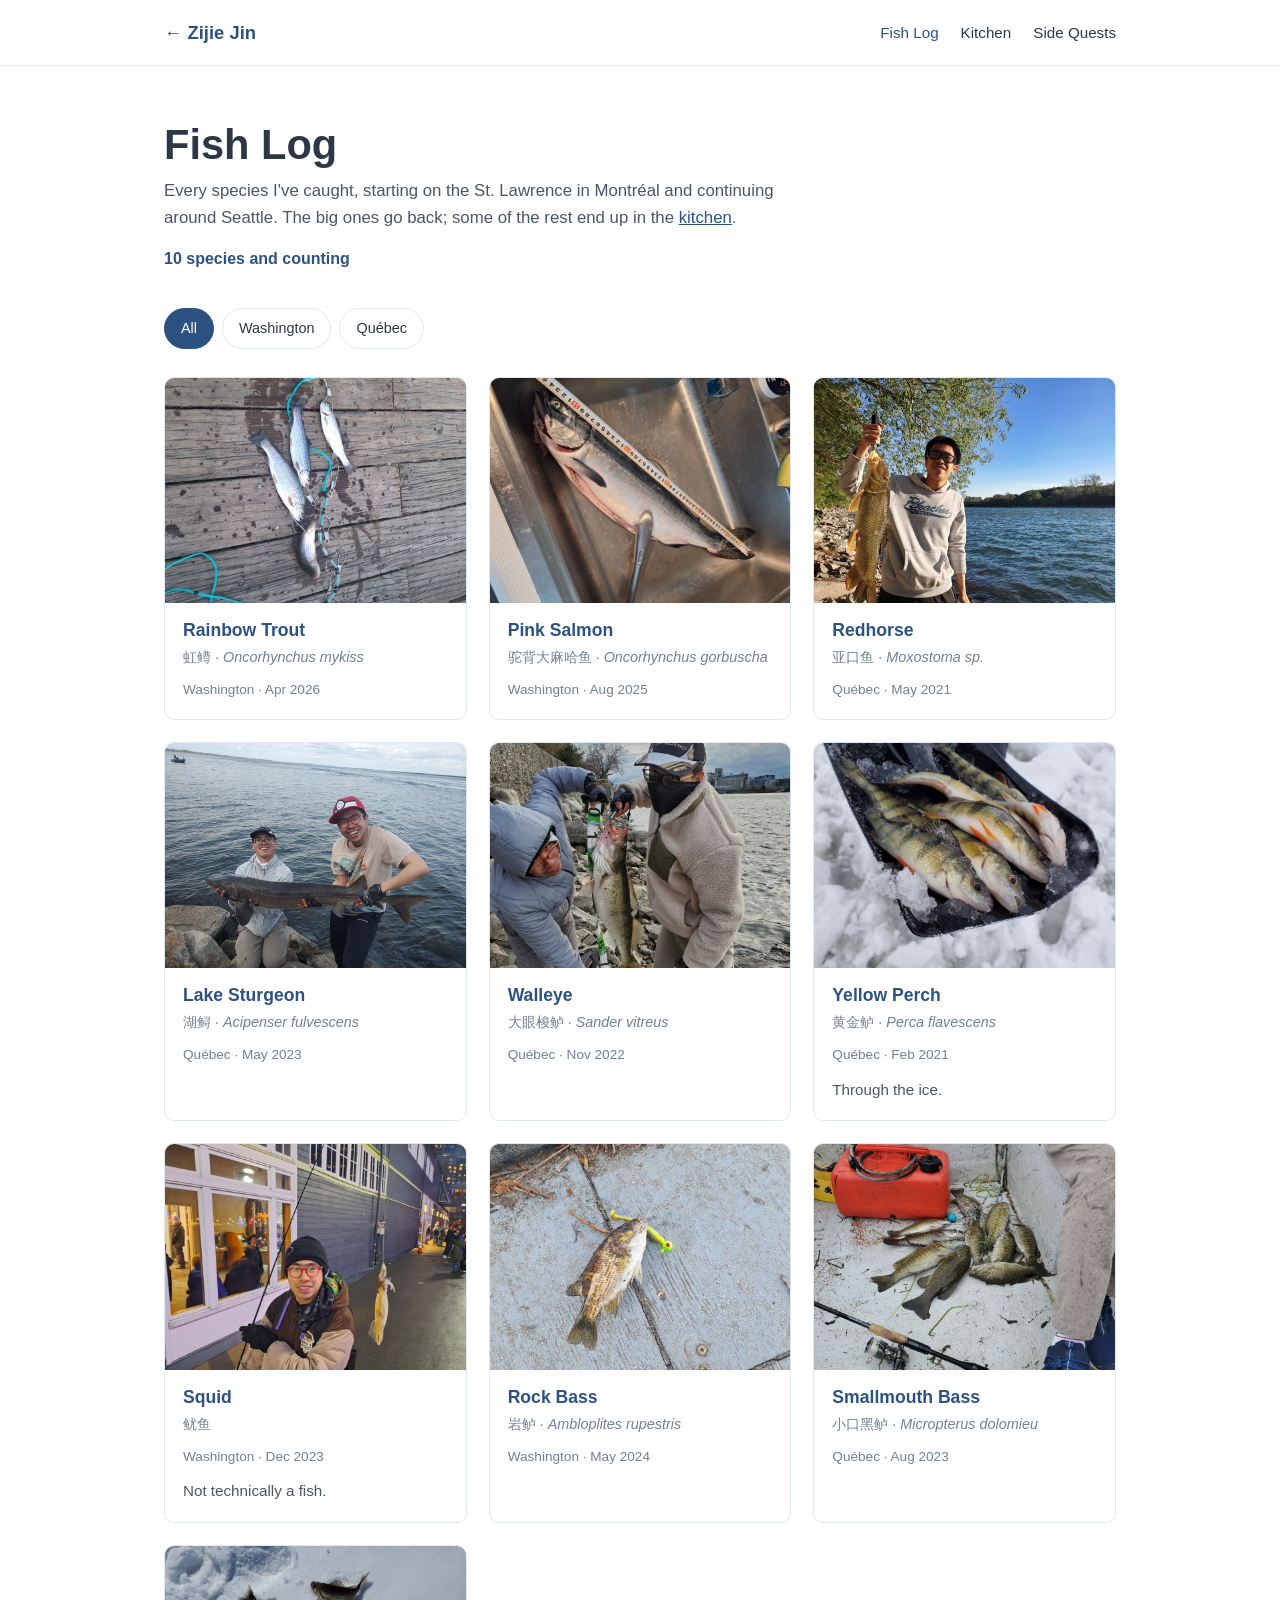
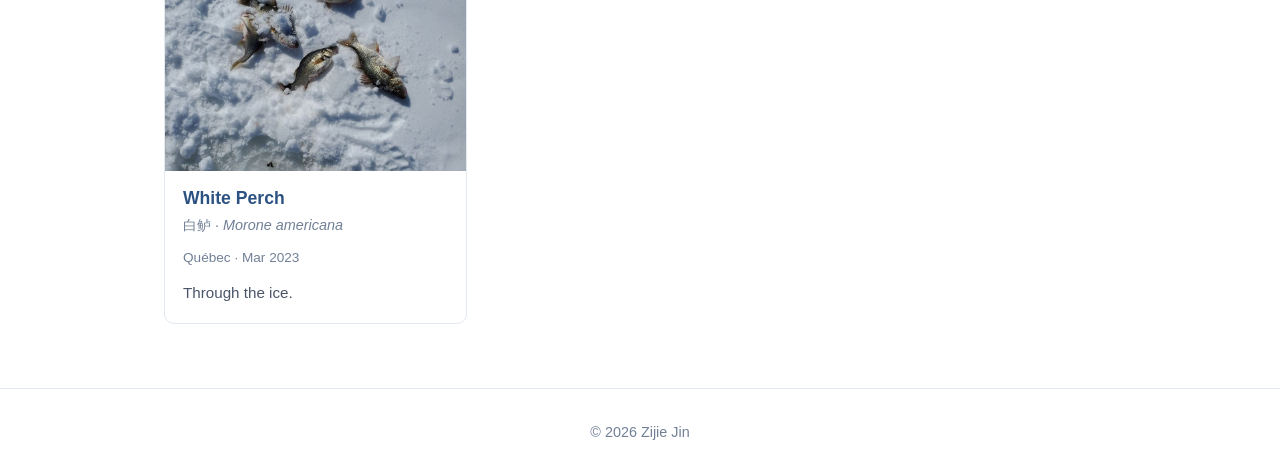
==== fishing.html @ 2a4dd3a5 "Fill Fish Log with ten real catches and photos; crop photos to a fixed 4:3 frame Co-Authored-By: Cla" ====
<!DOCTYPE html>
<html lang="en">
<head>
    <meta charset="UTF-8">
    <meta name="viewport" content="width=device-width, initial-scale=1.0">
    <title>Fish Log · Zijie Jin</title>
    <meta name="description" content="Every species Zijie Jin has caught, from Montréal to Seattle.">
    <link rel="stylesheet" href="extras.css">
</head>
<body>
    <header class="topbar">
        <div class="container">
            <nav>
                <a class="home" href="index.html">← Zijie Jin</a>
                <ul class="pages">
                    <li><a href="fishing.html" aria-current="page">Fish Log</a></li>
                    <li><a href="kitchen.html">Kitchen</a></li>
                    <li><a href="side-quests.html">Side Quests</a></li>
                </ul>
            </nav>
        </div>
    </header>

    <main class="container">
        <section class="page-head">
            <h1>Fish Log</h1>
            <p class="lede">Every species I've caught, starting on the St. Lawrence in Montréal and continuing around Seattle. The big ones go back; some of the rest end up in the <a href="kitchen.html" style="color: var(--primary-color);">kitchen</a>.</p>
            <p class="stat" id="stat"></p>
        </section>

        <div class="chips" id="chips" role="group" aria-label="Filter by region"></div>
        <div class="grid" id="grid"></div>
    </main>

    <footer><div class="container">© <span id="year"></span> Zijie Jin</div></footer>

<script>
{
    /* ===== EDIT HERE =====
       One object per species. Put photos in photos/fish/ and set `photo` to the file name.
       Fields: en, zh, sci (scientific name), region (used for the filter chips),
               spot, when, photo, note, released (true = catch-and-release).
       The entries marked sample: true are placeholders: replace or delete them. */
    const FISH = [
        { en: 'Rainbow Trout', zh: '虹鳟', sci: 'Oncorhynchus mykiss', region: 'Washington', when: '2026-04', photo: 'rainbow-trout.jpg', note: '' },
        { en: 'Pink Salmon', zh: '驼背大麻哈鱼', sci: 'Oncorhynchus gorbuscha', region: 'Washington', when: '2025-08', photo: 'pink-salmon.jpg', note: '' },
        { en: 'Redhorse', zh: '亚口鱼', sci: 'Moxostoma sp.', region: 'Québec', when: '2021-05', photo: 'redhorse.jpg', note: '' },
        { en: 'Lake Sturgeon', zh: '湖鲟', sci: 'Acipenser fulvescens', region: 'Québec', when: '2023-05', photo: 'lake-sturgeon.jpg', note: '' },
        { en: 'Walleye', zh: '大眼梭鲈', sci: 'Sander vitreus', region: 'Québec', when: '2022-11', photo: 'walleye.jpg', note: '', pos: 'center 30%' },
        { en: 'Yellow Perch', zh: '黄金鲈', sci: 'Perca flavescens', region: 'Québec', when: '2021-02', photo: 'yellow-perch.jpg', note: 'Through the ice.' },
        { en: 'Squid', zh: '鱿鱼', sci: '', region: 'Washington', when: '2023-12', photo: 'squid.jpg', note: 'Not technically a fish.', pos: 'center 40%' },
        { en: 'Rock Bass', zh: '岩鲈', sci: 'Ambloplites rupestris', region: 'Washington', when: '2024-05', photo: 'rock-bass.jpg', note: '' },
        { en: 'Smallmouth Bass', zh: '小口黑鲈', sci: 'Micropterus dolomieu', region: 'Québec', when: '2023-08', photo: 'smallmouth-bass.jpg', note: '' },
        { en: 'White Perch', zh: '白鲈', sci: 'Morone americana', region: 'Québec', when: '2023-03', photo: 'white-perch.jpg', note: 'Through the ice.', pos: 'center 35%' },
    ];

    const MONTHS = ['Jan', 'Feb', 'Mar', 'Apr', 'May', 'Jun', 'Jul', 'Aug', 'Sep', 'Oct', 'Nov', 'Dec'];
    const fmtWhen = w => {
        const m = /^(\d{4})-(\d{2})$/.exec(w || '');
        return m ? `${MONTHS[+m[2] - 1]} ${m[1]}` : (w || '');
    };

    const FISH_SVG = '<svg viewBox="0 0 64 64" fill="none" stroke="currentColor" stroke-width="2.5" stroke-linejoin="round"><path d="M6 32c8-12 22-16 34-12 6 2 10 6 12 12-2 6-6 10-12 12-12 4-26 0-34-12z"/><path d="M52 32l8-8v16z"/><circle cx="18" cy="29" r="2" fill="currentColor"/></svg>';

    const esc = s => String(s ?? '').replace(/[&<>"']/g, c => ({ '&': '&amp;', '<': '&lt;', '>': '&gt;', '"': '&quot;', "'": '&#39;' }[c]));

    const photo = f => f.photo
        ? `<img src="photos/fish/${esc(f.photo)}" alt="${esc(f.en)}" loading="lazy"${f.pos ? ` style="object-position:${esc(f.pos)}"` : ''} onerror="this.replaceWith(Object.assign(document.createElement('div'),{className:'ph',textContent:'photo missing'}))">`
        : `<div class="ph"><div>${FISH_SVG}photo coming</div></div>`;

    const card = f => `
        <article class="card">
            <div class="photo">${photo(f)}</div>
            <div class="body">
                <h3>${esc(f.en)}</h3>
                <div class="alt">${esc(f.zh)}${f.zh && f.sci ? ' · ' : ''}<span class="sci">${esc(f.sci)}</span></div>
                <div class="meta">${[f.spot || f.region, fmtWhen(f.when), f.released ? 'released' : ''].filter(Boolean).map(esc).join(' · ')}</div>
                ${f.note ? `<p class="note">${esc(f.note)}</p>` : ''}
            </div>
        </article>`;

    const regions = ['All', ...new Set(FISH.map(f => f.region).filter(Boolean))];
    const chips = document.getElementById('chips');
    const grid = document.getElementById('grid');
    let current = 'All';

    const render = () => {
        const shown = current === 'All' ? FISH : FISH.filter(f => f.region === current);
        grid.innerHTML = shown.length ? shown.map(card).join('') : '<p class="empty">Nothing here yet.</p>';
        chips.innerHTML = regions.map(r => `<button class="chip" aria-pressed="${r === current}" data-r="${esc(r)}">${esc(r)}</button>`).join('');
    };

    chips.addEventListener('click', e => {
        const b = e.target.closest('.chip');
        if (!b) return;
        current = b.dataset.r;
        render();
    });

    const n = new Set(FISH.map(f => f.sci || f.en)).size;
    document.getElementById('stat').textContent = `${n} species and counting`;
    document.getElementById('year').textContent = new Date().getFullYear();
    render();
}
</script>
</body>
</html>
---- extras.css ----
/* Shared styles for the "off the clock" pages (fishing, kitchen, side quests).
   Same palette as index.html so everything reads as one site. */
:root {
    --primary-color: #2c5282;
    --secondary-color: #4299e1;
    --text-color: #2d3748;
    --text-light: #718096;
    --bg-color: #ffffff;
    --light-gray: #f7fafc;
    --border-color: #e2e8f0;
}

* { margin: 0; padding: 0; box-sizing: border-box; min-width: 0; }

body {
    font-family: -apple-system, BlinkMacSystemFont, 'Segoe UI', Roboto, Helvetica, Arial, sans-serif;
    line-height: 1.6;
    color: var(--text-color);
    background: var(--bg-color);
    overflow-x: clip;
}

.container { max-width: 1000px; margin: 0 auto; padding: 0 24px; }

/* Top bar */
.topbar { border-bottom: 1px solid var(--border-color); }
.topbar nav { display: flex; justify-content: space-between; align-items: center; padding: 18px 0; gap: 16px; flex-wrap: wrap; }
.topbar .home { font-weight: 700; font-size: 1.15rem; color: var(--primary-color); text-decoration: none; }
.topbar .pages { display: flex; gap: 22px; list-style: none; flex-wrap: wrap; }
.topbar .pages a { color: var(--text-color); text-decoration: none; font-size: 0.95rem; font-weight: 500; }
.topbar .pages a:hover, .topbar .pages a[aria-current="page"] { color: var(--primary-color); }

/* Page header */
.page-head { padding: 56px 0 28px; }
.page-head h1 { font-size: clamp(2rem, 5vw, 2.6rem); line-height: 1.1; margin-bottom: 10px; }
.page-head .lede { color: #4a5568; max-width: 640px; font-size: 1.05rem; }
.page-head .stat { margin-top: 14px; color: var(--primary-color); font-weight: 600; }

/* Filter chips */
.chips { display: flex; flex-wrap: wrap; gap: 8px; margin: 8px 0 28px; }
.chip {
    font: inherit; font-size: 0.9rem; cursor: pointer;
    padding: 8px 16px; min-height: 40px; border-radius: 999px;
    border: 1px solid var(--border-color); background: #fff; color: var(--text-color);
}
.chip:hover { border-color: var(--primary-color); }
.chip[aria-pressed="true"] { background: var(--primary-color); border-color: var(--primary-color); color: #fff; }
.chip:focus-visible { outline: 2px solid var(--secondary-color); outline-offset: 2px; }

/* Card grid */
.grid { display: grid; grid-template-columns: repeat(auto-fill, minmax(min(260px, 100%), 1fr)); gap: 22px; padding-bottom: 64px; }

.card {
    border: 1px solid var(--border-color); border-radius: 10px; overflow: hidden;
    background: #fff; display: flex; flex-direction: column;
    transition: transform 0.2s ease, box-shadow 0.2s ease, border-color 0.2s ease;
}
.card:hover { transform: translateY(-3px); box-shadow: 0 10px 15px -3px rgba(0,0,0,0.06); border-color: var(--primary-color); }

.photo { aspect-ratio: 4 / 3; background: var(--light-gray); position: relative; overflow: hidden; }
.photo img { position: absolute; inset: 0; width: 100%; height: 100%; object-fit: cover; display: block; }
.photo .ph {
    position: absolute; inset: 0; display: grid; place-items: center;
    color: #a0aec0; font-size: 0.85rem; text-align: center; padding: 12px;
}
.photo .ph svg { width: 64px; height: 64px; display: block; margin: 0 auto 6px; opacity: 0.55; }

.body { padding: 16px 18px 18px; display: flex; flex-direction: column; gap: 4px; flex: 1; }
.body h3 { font-size: 1.1rem; color: var(--primary-color); line-height: 1.3; }
.body .alt { font-size: 0.9rem; color: var(--text-light); }
.body .sci { font-style: italic; }
.body .meta { font-size: 0.85rem; color: var(--text-light); margin-top: 6px; }
.body .note { font-size: 0.95rem; color: #4a5568; margin-top: 8px; }

.tag {
    display: inline-block; align-self: flex-start; font-size: 0.72rem; font-weight: 600;
    padding: 3px 8px; border-radius: 4px; background: var(--light-gray); color: var(--text-light);
    margin-bottom: 6px; text-transform: uppercase; letter-spacing: 0.02em;
}
.tag.active { background: #e6fffa; color: #2c7a7b; }
.tag.hold { background: #fffaf0; color: #b7791f; }

.links { margin-top: auto; padding-top: 12px; display: flex; gap: 14px; flex-wrap: wrap; font-size: 0.9rem; }
.links a { color: var(--primary-color); text-decoration: none; font-weight: 500; }
.links a:hover { text-decoration: underline; }
.links .todo { color: #a0aec0; }

.empty { color: var(--text-light); padding: 30px 0 60px; }

footer { text-align: center; padding: 32px 0; color: var(--text-light); font-size: 0.9rem; border-top: 1px solid var(--border-color); }

@media (prefers-reduced-motion: reduce) { .card { transition: none; } .card:hover { transform: none; } }
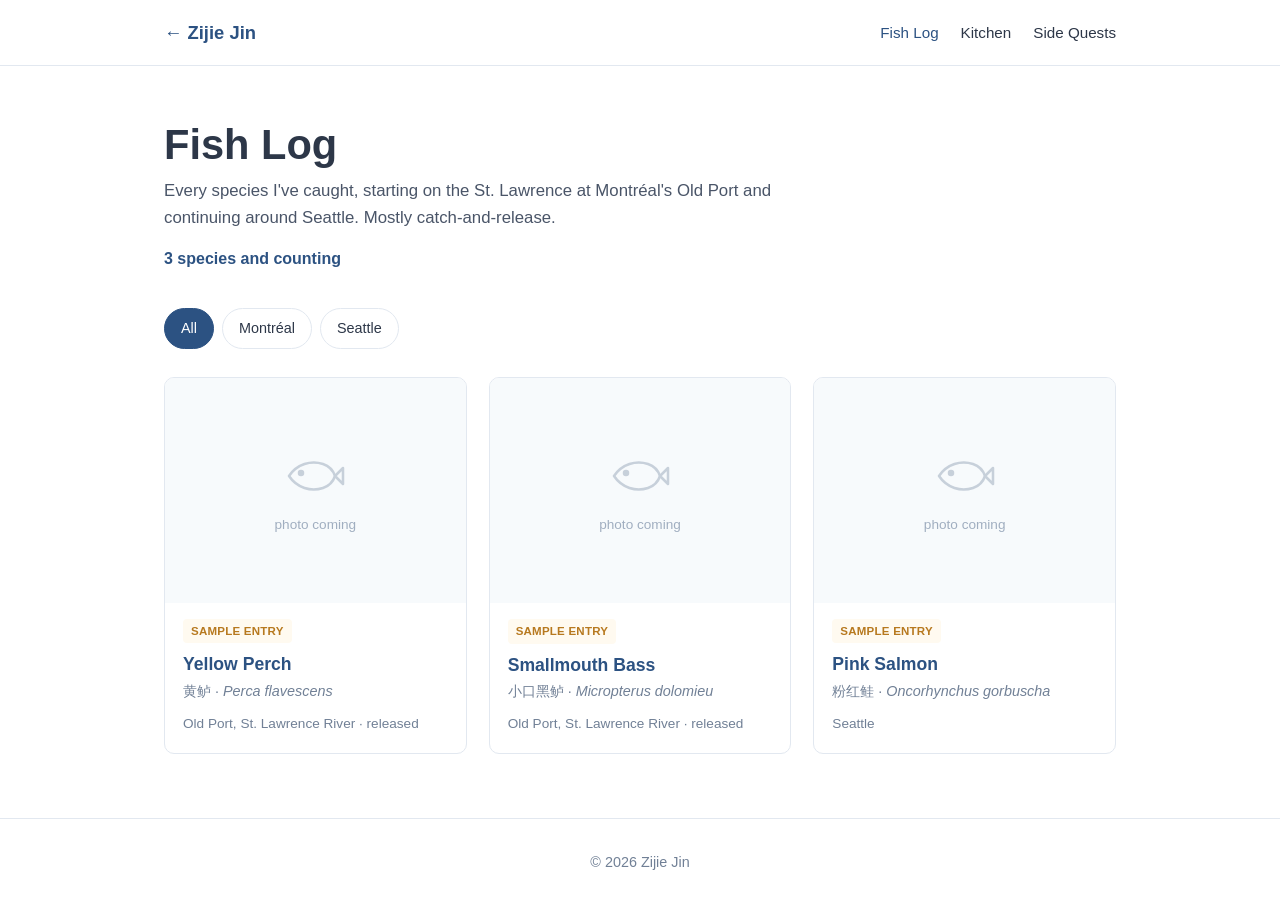
==== commit cdd0ab77: "Add trilingual greeting, 猪猪 caption, and draft Fish Log / Kitchen / Side Quests pages - Greeting rot" ====
--- a/fishing.html
+++ b/fishing.html
@@ -24,7 +24,7 @@
     <main class="container">
         <section class="page-head">
             <h1>Fish Log</h1>
-            <p class="lede">Every species I've caught, starting on the St. Lawrence in Montréal and continuing around Seattle. The big ones go back; some of the rest end up in the <a href="kitchen.html" style="color: var(--primary-color);">kitchen</a>.</p>
+            <p class="lede">Every species I've caught, starting on the St. Lawrence at Montréal's Old Port and continuing around Seattle. Mostly catch-and-release.</p>
             <p class="stat" id="stat"></p>
         </section>
 
@@ -42,39 +42,27 @@
                spot, when, photo, note, released (true = catch-and-release).
        The entries marked sample: true are placeholders: replace or delete them. */
     const FISH = [
-        { en: 'Rainbow Trout', zh: '虹鳟', sci: 'Oncorhynchus mykiss', region: 'Washington', when: '2026-04', photo: 'rainbow-trout.jpg', note: '' },
-        { en: 'Pink Salmon', zh: '驼背大麻哈鱼', sci: 'Oncorhynchus gorbuscha', region: 'Washington', when: '2025-08', photo: 'pink-salmon.jpg', note: '' },
-        { en: 'Redhorse', zh: '亚口鱼', sci: 'Moxostoma sp.', region: 'Québec', when: '2021-05', photo: 'redhorse.jpg', note: '' },
-        { en: 'Lake Sturgeon', zh: '湖鲟', sci: 'Acipenser fulvescens', region: 'Québec', when: '2023-05', photo: 'lake-sturgeon.jpg', note: '' },
-        { en: 'Walleye', zh: '大眼梭鲈', sci: 'Sander vitreus', region: 'Québec', when: '2022-11', photo: 'walleye.jpg', note: '', pos: 'center 30%' },
-        { en: 'Yellow Perch', zh: '黄金鲈', sci: 'Perca flavescens', region: 'Québec', when: '2021-02', photo: 'yellow-perch.jpg', note: 'Through the ice.' },
-        { en: 'Squid', zh: '鱿鱼', sci: '', region: 'Washington', when: '2023-12', photo: 'squid.jpg', note: 'Not technically a fish.', pos: 'center 40%' },
-        { en: 'Rock Bass', zh: '岩鲈', sci: 'Ambloplites rupestris', region: 'Washington', when: '2024-05', photo: 'rock-bass.jpg', note: '' },
-        { en: 'Smallmouth Bass', zh: '小口黑鲈', sci: 'Micropterus dolomieu', region: 'Québec', when: '2023-08', photo: 'smallmouth-bass.jpg', note: '' },
-        { en: 'White Perch', zh: '白鲈', sci: 'Morone americana', region: 'Québec', when: '2023-03', photo: 'white-perch.jpg', note: 'Through the ice.', pos: 'center 35%' },
+        { en: 'Yellow Perch', zh: '黄鲈', sci: 'Perca flavescens', region: 'Montréal', spot: 'Old Port, St. Lawrence River', when: '', photo: '', note: '', released: true, sample: true },
+        { en: 'Smallmouth Bass', zh: '小口黑鲈', sci: 'Micropterus dolomieu', region: 'Montréal', spot: 'Old Port, St. Lawrence River', when: '', photo: '', note: '', released: true, sample: true },
+        { en: 'Pink Salmon', zh: '粉红鲑', sci: 'Oncorhynchus gorbuscha', region: 'Seattle', spot: '', when: '', photo: '', note: '', released: false, sample: true },
     ];
-
-    const MONTHS = ['Jan', 'Feb', 'Mar', 'Apr', 'May', 'Jun', 'Jul', 'Aug', 'Sep', 'Oct', 'Nov', 'Dec'];
-    const fmtWhen = w => {
-        const m = /^(\d{4})-(\d{2})$/.exec(w || '');
-        return m ? `${MONTHS[+m[2] - 1]} ${m[1]}` : (w || '');
-    };
 
     const FISH_SVG = '<svg viewBox="0 0 64 64" fill="none" stroke="currentColor" stroke-width="2.5" stroke-linejoin="round"><path d="M6 32c8-12 22-16 34-12 6 2 10 6 12 12-2 6-6 10-12 12-12 4-26 0-34-12z"/><path d="M52 32l8-8v16z"/><circle cx="18" cy="29" r="2" fill="currentColor"/></svg>';
 
     const esc = s => String(s ?? '').replace(/[&<>"']/g, c => ({ '&': '&amp;', '<': '&lt;', '>': '&gt;', '"': '&quot;', "'": '&#39;' }[c]));
 
     const photo = f => f.photo
-        ? `<img src="photos/fish/${esc(f.photo)}" alt="${esc(f.en)}" loading="lazy"${f.pos ? ` style="object-position:${esc(f.pos)}"` : ''} onerror="this.replaceWith(Object.assign(document.createElement('div'),{className:'ph',textContent:'photo missing'}))">`
+        ? `<img src="photos/fish/${esc(f.photo)}" alt="${esc(f.en)}" loading="lazy" onerror="this.replaceWith(Object.assign(document.createElement('div'),{className:'ph',textContent:'photo missing'}))">`
         : `<div class="ph"><div>${FISH_SVG}photo coming</div></div>`;
 
     const card = f => `
         <article class="card">
             <div class="photo">${photo(f)}</div>
             <div class="body">
+                ${f.sample ? '<span class="tag hold">sample entry</span>' : ''}
                 <h3>${esc(f.en)}</h3>
                 <div class="alt">${esc(f.zh)}${f.zh && f.sci ? ' · ' : ''}<span class="sci">${esc(f.sci)}</span></div>
-                <div class="meta">${[f.spot || f.region, fmtWhen(f.when), f.released ? 'released' : ''].filter(Boolean).map(esc).join(' · ')}</div>
+                <div class="meta">${[f.spot || f.region, f.when, f.released ? 'released' : ''].filter(Boolean).map(esc).join(' · ')}</div>
                 ${f.note ? `<p class="note">${esc(f.note)}</p>` : ''}
             </div>
         </article>`;
--- a/extras.css
+++ b/extras.css
@@ -57,8 +57,8 @@
 }
 .card:hover { transform: translateY(-3px); box-shadow: 0 10px 15px -3px rgba(0,0,0,0.06); border-color: var(--primary-color); }
 
-.photo { aspect-ratio: 4 / 3; background: var(--light-gray); position: relative; overflow: hidden; }
-.photo img { position: absolute; inset: 0; width: 100%; height: 100%; object-fit: cover; display: block; }
+.photo { aspect-ratio: 4 / 3; background: var(--light-gray); position: relative; }
+.photo img { width: 100%; height: 100%; object-fit: cover; display: block; }
 .photo .ph {
     position: absolute; inset: 0; display: grid; place-items: center;
     color: #a0aec0; font-size: 0.85rem; text-align: center; padding: 12px;
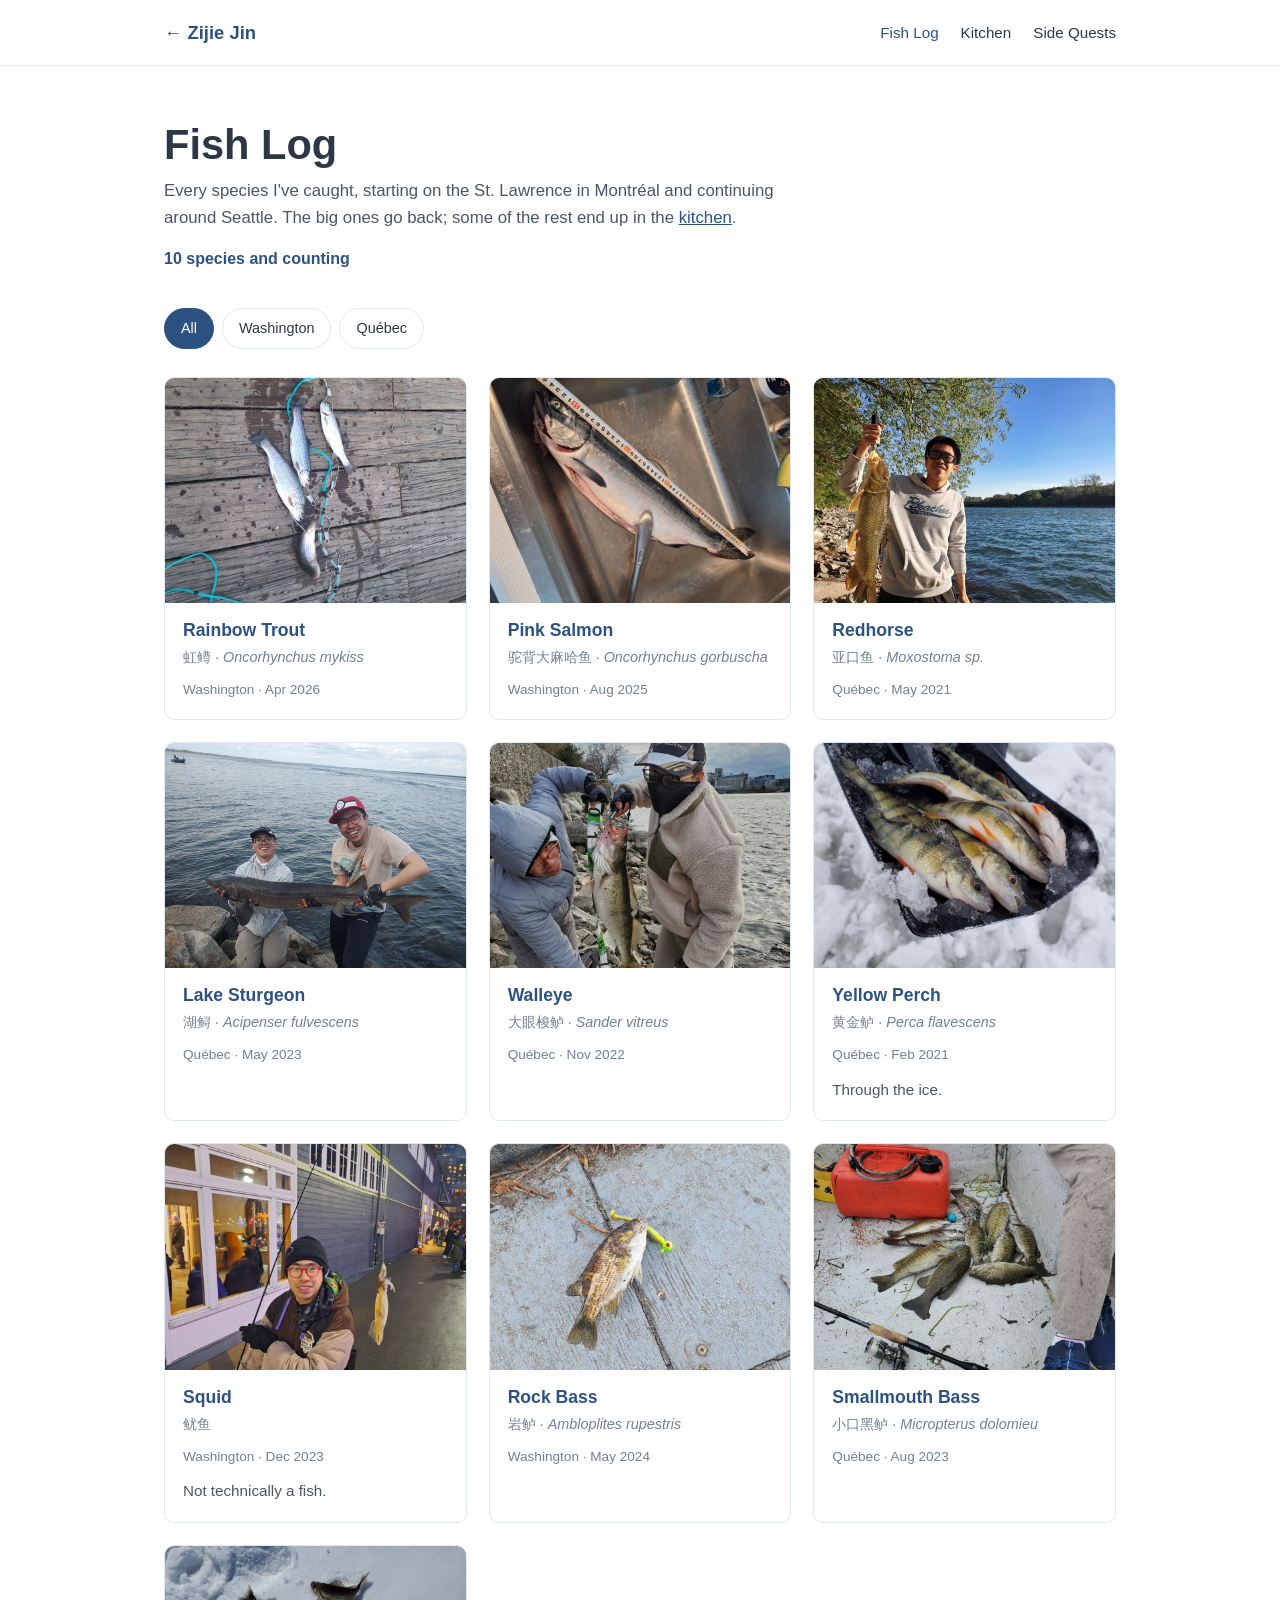
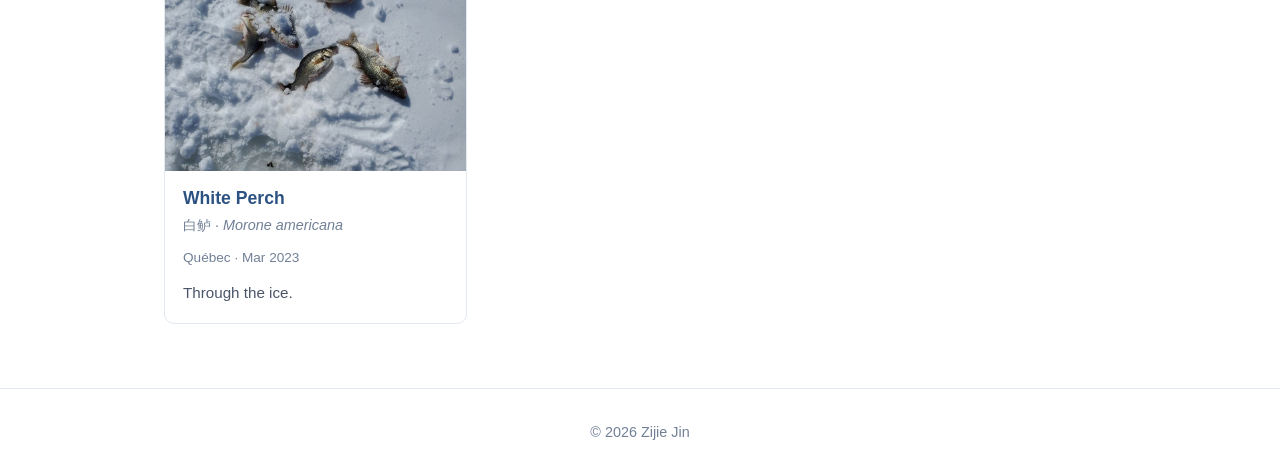
==== commit 9f27fd2a: "Merge pull request #4 from focussash/update-cv-2026 Update CV/resume, research section, and add Fish" ====
--- a/fishing.html
+++ b/fishing.html
@@ -24,7 +24,7 @@
     <main class="container">
         <section class="page-head">
             <h1>Fish Log</h1>
-            <p class="lede">Every species I've caught, starting on the St. Lawrence at Montréal's Old Port and continuing around Seattle. Mostly catch-and-release.</p>
+            <p class="lede">Every species I've caught, starting on the St. Lawrence in Montréal and continuing around Seattle. The big ones go back; some of the rest end up in the <a href="kitchen.html" style="color: var(--primary-color);">kitchen</a>.</p>
             <p class="stat" id="stat"></p>
         </section>
 
@@ -42,27 +42,39 @@
                spot, when, photo, note, released (true = catch-and-release).
        The entries marked sample: true are placeholders: replace or delete them. */
     const FISH = [
-        { en: 'Yellow Perch', zh: '黄鲈', sci: 'Perca flavescens', region: 'Montréal', spot: 'Old Port, St. Lawrence River', when: '', photo: '', note: '', released: true, sample: true },
-        { en: 'Smallmouth Bass', zh: '小口黑鲈', sci: 'Micropterus dolomieu', region: 'Montréal', spot: 'Old Port, St. Lawrence River', when: '', photo: '', note: '', released: true, sample: true },
-        { en: 'Pink Salmon', zh: '粉红鲑', sci: 'Oncorhynchus gorbuscha', region: 'Seattle', spot: '', when: '', photo: '', note: '', released: false, sample: true },
+        { en: 'Rainbow Trout', zh: '虹鳟', sci: 'Oncorhynchus mykiss', region: 'Washington', when: '2026-04', photo: 'rainbow-trout.jpg', note: '' },
+        { en: 'Pink Salmon', zh: '驼背大麻哈鱼', sci: 'Oncorhynchus gorbuscha', region: 'Washington', when: '2025-08', photo: 'pink-salmon.jpg', note: '' },
+        { en: 'Redhorse', zh: '亚口鱼', sci: 'Moxostoma sp.', region: 'Québec', when: '2021-05', photo: 'redhorse.jpg', note: '' },
+        { en: 'Lake Sturgeon', zh: '湖鲟', sci: 'Acipenser fulvescens', region: 'Québec', when: '2023-05', photo: 'lake-sturgeon.jpg', note: '' },
+        { en: 'Walleye', zh: '大眼梭鲈', sci: 'Sander vitreus', region: 'Québec', when: '2022-11', photo: 'walleye.jpg', note: '', pos: 'center 30%' },
+        { en: 'Yellow Perch', zh: '黄金鲈', sci: 'Perca flavescens', region: 'Québec', when: '2021-02', photo: 'yellow-perch.jpg', note: 'Through the ice.' },
+        { en: 'Squid', zh: '鱿鱼', sci: '', region: 'Washington', when: '2023-12', photo: 'squid.jpg', note: 'Not technically a fish.', pos: 'center 40%' },
+        { en: 'Rock Bass', zh: '岩鲈', sci: 'Ambloplites rupestris', region: 'Washington', when: '2024-05', photo: 'rock-bass.jpg', note: '' },
+        { en: 'Smallmouth Bass', zh: '小口黑鲈', sci: 'Micropterus dolomieu', region: 'Québec', when: '2023-08', photo: 'smallmouth-bass.jpg', note: '' },
+        { en: 'White Perch', zh: '白鲈', sci: 'Morone americana', region: 'Québec', when: '2023-03', photo: 'white-perch.jpg', note: 'Through the ice.', pos: 'center 35%' },
     ];
+
+    const MONTHS = ['Jan', 'Feb', 'Mar', 'Apr', 'May', 'Jun', 'Jul', 'Aug', 'Sep', 'Oct', 'Nov', 'Dec'];
+    const fmtWhen = w => {
+        const m = /^(\d{4})-(\d{2})$/.exec(w || '');
+        return m ? `${MONTHS[+m[2] - 1]} ${m[1]}` : (w || '');
+    };
 
     const FISH_SVG = '<svg viewBox="0 0 64 64" fill="none" stroke="currentColor" stroke-width="2.5" stroke-linejoin="round"><path d="M6 32c8-12 22-16 34-12 6 2 10 6 12 12-2 6-6 10-12 12-12 4-26 0-34-12z"/><path d="M52 32l8-8v16z"/><circle cx="18" cy="29" r="2" fill="currentColor"/></svg>';
 
     const esc = s => String(s ?? '').replace(/[&<>"']/g, c => ({ '&': '&amp;', '<': '&lt;', '>': '&gt;', '"': '&quot;', "'": '&#39;' }[c]));
 
     const photo = f => f.photo
-        ? `<img src="photos/fish/${esc(f.photo)}" alt="${esc(f.en)}" loading="lazy" onerror="this.replaceWith(Object.assign(document.createElement('div'),{className:'ph',textContent:'photo missing'}))">`
+        ? `<img src="photos/fish/${esc(f.photo)}" alt="${esc(f.en)}" loading="lazy"${f.pos ? ` style="object-position:${esc(f.pos)}"` : ''} onerror="this.replaceWith(Object.assign(document.createElement('div'),{className:'ph',textContent:'photo missing'}))">`
         : `<div class="ph"><div>${FISH_SVG}photo coming</div></div>`;
 
     const card = f => `
         <article class="card">
             <div class="photo">${photo(f)}</div>
             <div class="body">
-                ${f.sample ? '<span class="tag hold">sample entry</span>' : ''}
                 <h3>${esc(f.en)}</h3>
                 <div class="alt">${esc(f.zh)}${f.zh && f.sci ? ' · ' : ''}<span class="sci">${esc(f.sci)}</span></div>
-                <div class="meta">${[f.spot || f.region, f.when, f.released ? 'released' : ''].filter(Boolean).map(esc).join(' · ')}</div>
+                <div class="meta">${[f.spot || f.region, fmtWhen(f.when), f.released ? 'released' : ''].filter(Boolean).map(esc).join(' · ')}</div>
                 ${f.note ? `<p class="note">${esc(f.note)}</p>` : ''}
             </div>
         </article>`;
--- a/extras.css
+++ b/extras.css
@@ -57,8 +57,8 @@
 }
 .card:hover { transform: translateY(-3px); box-shadow: 0 10px 15px -3px rgba(0,0,0,0.06); border-color: var(--primary-color); }
 
-.photo { aspect-ratio: 4 / 3; background: var(--light-gray); position: relative; }
-.photo img { width: 100%; height: 100%; object-fit: cover; display: block; }
+.photo { aspect-ratio: 4 / 3; background: var(--light-gray); position: relative; overflow: hidden; }
+.photo img { position: absolute; inset: 0; width: 100%; height: 100%; object-fit: cover; display: block; }
 .photo .ph {
     position: absolute; inset: 0; display: grid; place-items: center;
     color: #a0aec0; font-size: 0.85rem; text-align: center; padding: 12px;
